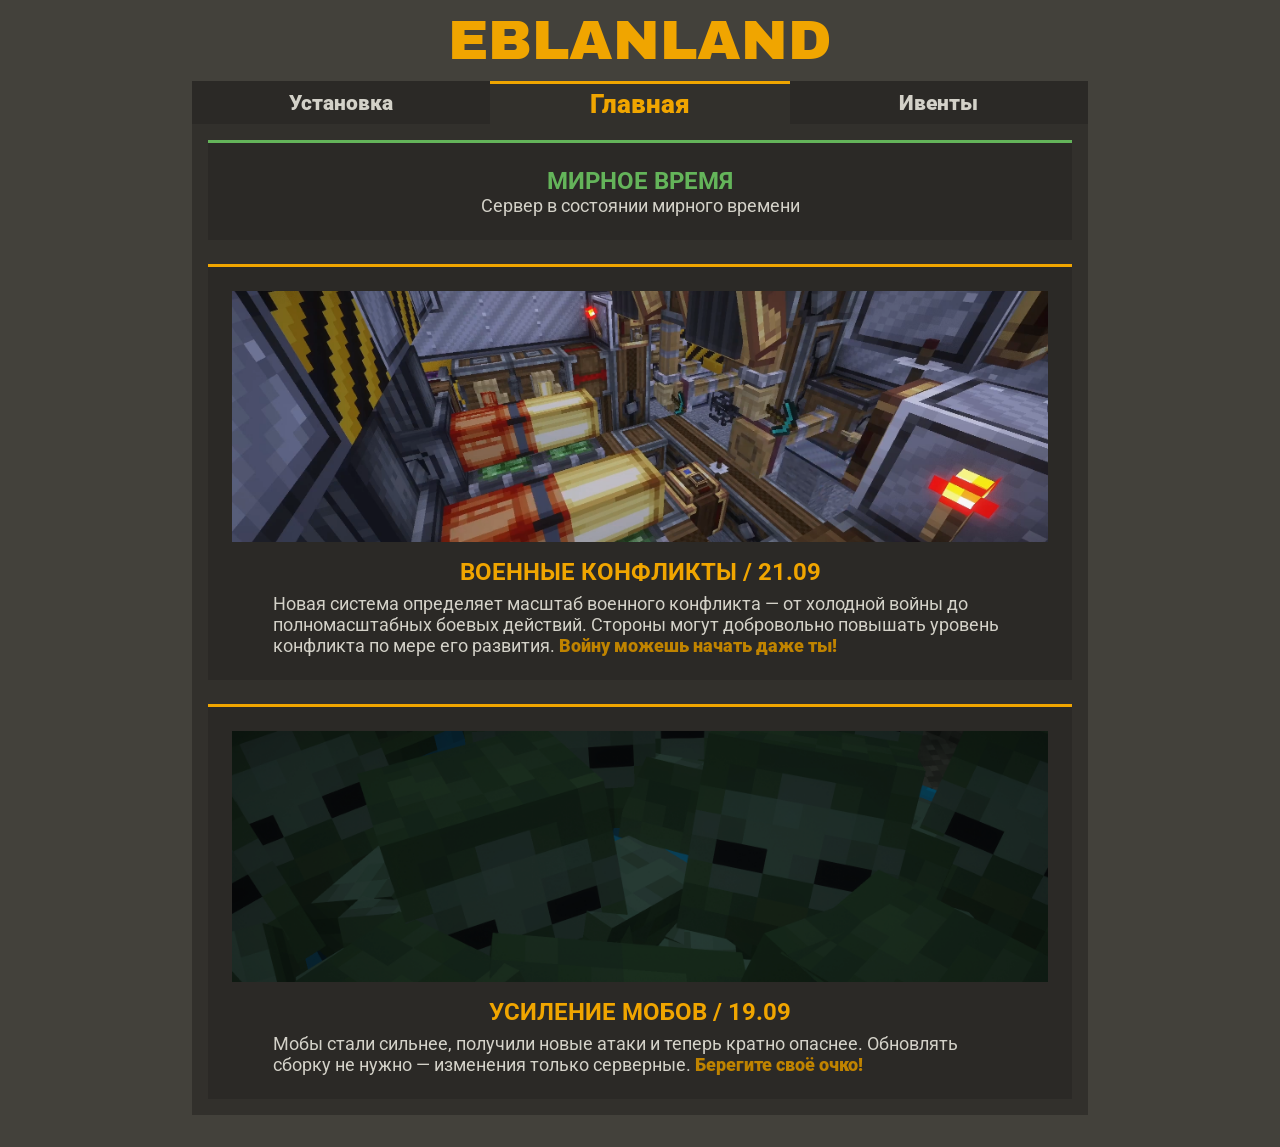
==== index.html @ 3122aea1 "Update index.html" ====
<!DOCTYPE html>
<html lang="ru">
<head>
    <meta charset="UTF-8">
    <meta name="viewport" content="width=device-width, initial-scale=1.0">
    <title>EBLANLAND</title>
    <link rel="stylesheet" href="general1.css">
    <link rel="stylesheet" href="home.css">

    <link type="image/png" sizes="32x32" rel="icon" href="img/icon.png">

    <link rel="preconnect" href="https://fonts.googleapis.com">
    <link rel="preconnect" href="https://fonts.gstatic.com" crossorigin>
    <link href="https://fonts.googleapis.com/css2?family=Archivo+Black&family=Roboto:ital,wght@0,100..900;1,100..900&display=swap" rel="stylesheet">

</head>
<body>
    <header>
        <div class="title">EBLANLAND</div>
        <nav>
            <a href="installation/install.html" class="btn">Установка</a>
            <a href="" class="btn current">Главная</a>
            <a href="ivents/ivents.html" class="btn">Ивенты</a>
        </nav>
    </header>
    <main>

        <a href="#" class="post pinned">
            <article>
                <div class="post-title">МИРНОЕ ВРЕМЯ</div>
                <div class="post-description">Сервер в состоянии мирного времени</div>
            </article>

        <a href="ivents/pages.html/war.html" class="post">
            <img src="./img/war-ivent.png" alt="">
            <div class="post-title">ВОЕННЫЕ КОНФЛИКТЫ / 21.09</div>
            <div class="post-description">
                Новая система определяет масштаб военного конфликта — от холодной войны до полномасштабных боевых действий. Стороны могут добровольно повышать уровень конфликта по мере его развития. <span>Войну можешь начать даже ты!</span>
            </div>
        </a>

        <a href="pages/buff-mobs.html" class="post">
            <img src="./img/усиление-мобов.png" alt="">
            <div class="post-title">УСИЛЕНИЕ МОБОВ / 19.09</div>
            <div class="post-description">
                Мобы стали сильнее, получили новые атаки и теперь кратно опаснее. Обновлять сборку не нужно — изменения только серверные. <span>Берегите своё очко!</span>
            </div>
        </a>


<!--

        <a href="#" class="post pinned">
            <article>
                <div class="post-title">ТУТ ПУСТО</div>
                <div class="post-description">Тут пока пусто... :(</div>
            </article>
        </a>

        <a href="#" class="post">
            <img src="./img/выкопанный_чанк.png" alt="">
            <article>
                <div class="post-title">НА СПАВНЕ ВЫКОПАЛИ 9 ЧАНКОВ</div>
                <div class="post-description">Это произошло во время прослушивания группы ultra vomit. Два игрока (если их можно так назвать) решили что огромная дыра, застроенная обсидианом должна встречать новичков! Новички в ужасе. Правда в ужасе не от проекта, а от того, что сервак не запущен, хотя всех на него зовут. Короче, пиздец!</div>
            </article>
        </a>
-->
    </main>
</body>
</html>
---- general1.css ----
/*
    Как же я обожаю мороженое и делать сайты
    Шучу мороженое я не люблю
*/

* {
    margin: 0;
    padding: 0;
    box-sizing: border-box;
    font-family: roboto, sans-serif;
}

::-webkit-scrollbar { width: 0;}

:root {
    --accent: rgb(240, 165, 0);
    --accent-dark: rgb(191, 131, 0);
    --accent-bg: rgb(53, 48, 37);
    --accent-very-dark: rgb(70, 48, 0);
    --text: rgb(211, 209, 200);
    --text-dark: rgb(21, 20, 19);
    --bg: rgb(67, 65, 59);
    --bg-dark: rgb(57, 55, 50);
    --container: rgb(50, 48, 44);
    --container-dark: rgb(43, 41, 38);
}

/*
    НЕТ МЫ НЕ БУДЕМ ВЫКАПЫВАТЬ 27 ЧАНКОВ НА СПАВНЕ
*/

body {
    background-color: var(--bg);

    display: flex;
    flex-direction: column;
    align-items: center;
    min-height: 100vh;
}

header {
    display: flex;
    flex-direction: column;
    align-items: center;

    height: fit-content;
    background-color: inherit;
}

    .title {
        color: var(--accent);
        font-size: 3.5em;
        padding: 10px;
        font-family: Archivo Black, sans-serif;
    }

    nav {
        display: flex;
        justify-content: space-evenly;
        width: 70vw;
        font-weight: 900;
    }

    .btn {
        background-color: var(--container-dark);
        color: var(--text);
        padding: 0.2em;
        flex: 1;
        text-decoration: none;
        font-size: 1.3em;

        display: flex;
        justify-content: center;
        align-items: center;
    }

    .current {
        color: var(--accent);
        background-color: var(--container);
        font-size: 1.6em;
        border-top: 3px solid var(--accent);
    }

main {
    background-color: var(--container);
    flex: 1;

    width: 70vw;
    margin-bottom: 2em;
}

span {
    color: var(--accent-dark);
    font-weight: 900;
}

/*
    С айфона сайт не смотреть сука!!!
*/

@media (max-width: 900px) {
    
    .title {
        font-size: 3.0em
    }

    nav {
        width: 100vw;
    }

    .btn {
        font-size: 1.3em
    }

    .current {
        font-size: 1.5em;
    }

    main {
        width: 100vw;
    }
}

/*
    Отдамся за две бочки нефти богатому папочке 
    который живет у месторождения нефти
*/

@media (min-width: 900px) {
    .btn:hover {
    text-decoration: underline;
    color: white;
    transition: 0.3s;
    }

    .current:hover {
        color: var(--accent-dark);
        border-top: 3px solid var(--accent-dark);
        text-decoration: none;
        transition: 0.3s;
    }
}

 .title:hover {
    rotate: 180deg;
    cursor: default;
}
---- home.css ----
:root {
/* Мир */
--status-peace: rgb(100, 180, 90);

/* Холодная война */
--status-cold-war: rgb(70, 145, 200);

/* Горячая война */
--status-hot-war: rgb(220, 120, 40);

/* Полномасштабная война */
--status-total-war: rgb(210, 55, 45);
}

main {
    display: flex;
    flex-direction: column;
    align-items: center;
    gap: 1.5em;

    padding: 1em;
}

.post {
    text-decoration: none;
    width: 100%;
    background-color: var(--container-dark);
    border-top: 3px solid var(--accent);
    padding: 1.5em;

    display: flex;
    flex-direction: column;
    align-items: center;

    gap: 1em;
}

    .post img {
        width: 100%;
    }

    .post-title {
        font-weight: 700;
        font-size: 1.5em;
        color: var(--accent);
        text-align: center;
    }

    .post-description {
        color: var(--text);
        font-size: 1.15em;
        font-weight: 400;
        max-width: 90%;
        align-self: center;
        margin-top: -0.5em;
    }

    .pinned {
        width: 100%;
        border-top: 3px solid var(--status-peace);
    }

    .pinned .post-title{
        color: var(--status-peace);
    }
    
    .pinned .post-description {
        max-width: 100%;
        margin-top: 0;
    }

/*
    Еще раз. Это произошло во время прослушивания группы ultra vomit
*/

@media (max-width: 900px) {
    main {
        padding: 1em 0;
    }

    .post {
        width: 100vw;
        padding: 1em;
    }

    .post-title {
        font-size: 1.3em;
    }

    .post-description {
        font-size: 1.1em;
        max-width: 100%;
    }
}

/*
    И ВРЕМЕНИ БОЛЬШЕ НЕ БУДЕТ И ВРЕМЕНИ БОЛЬШЕ НЕ БУДЕТ И ВРЕМЕНИ БОЛЬШЕ НЕ БУДЕТ
*/

@media (min-width: 900px) {
    .post:hover {
        background-color: var(--bg-dark);
        transition: 0.3s;
    }
}
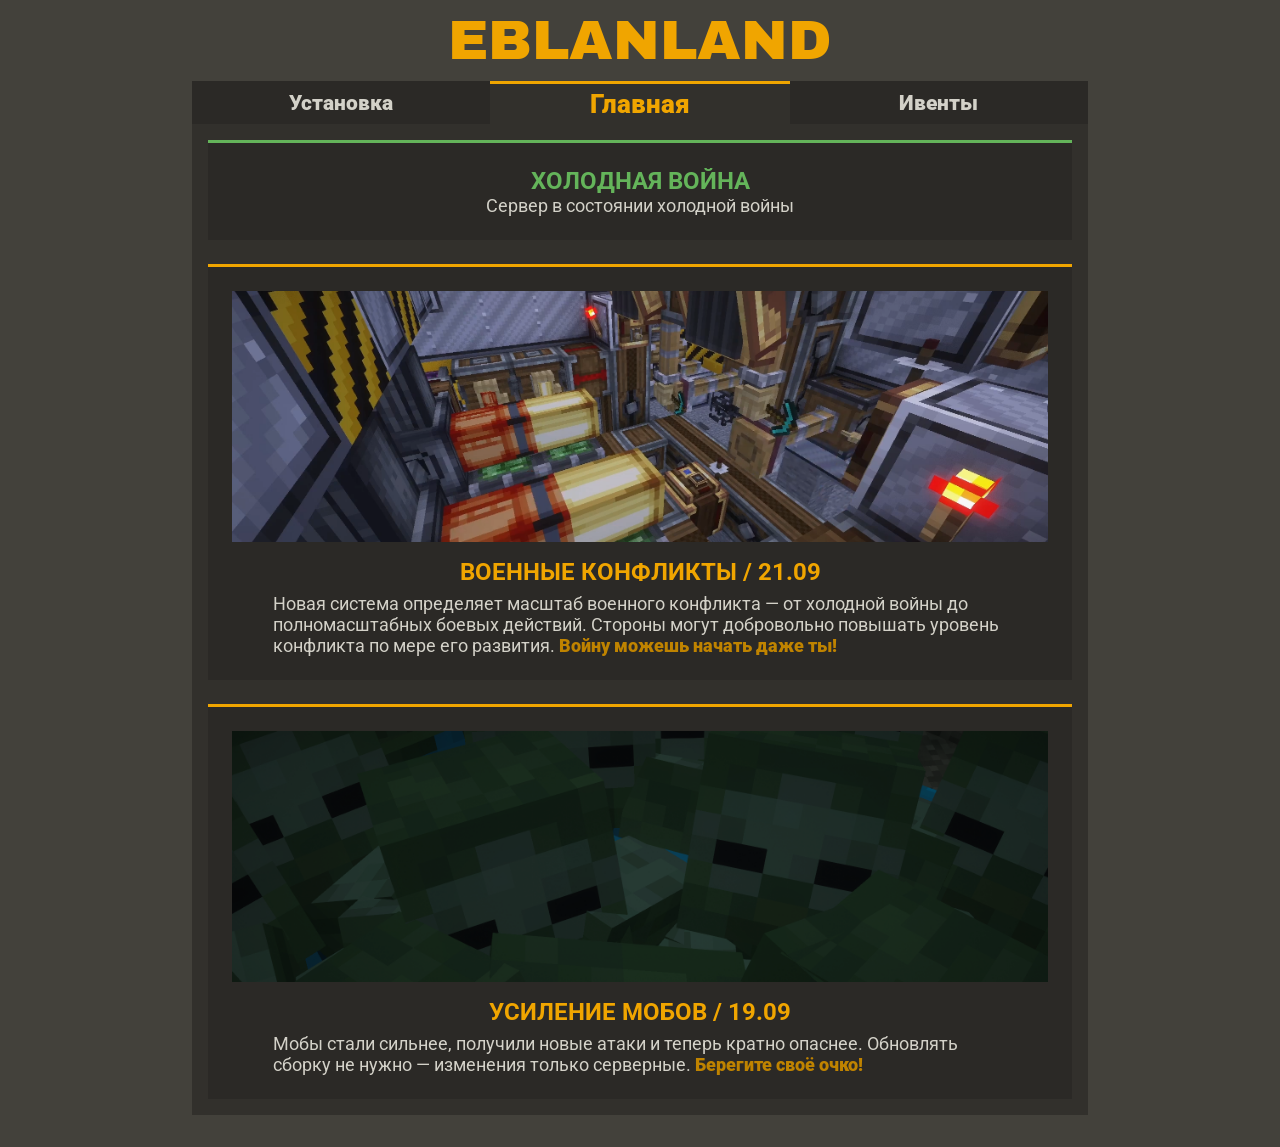
==== commit a841dec1: "Update index.html" ====
--- a/index.html
+++ b/index.html
@@ -27,8 +27,8 @@
 
         <a href="#" class="post pinned">
             <article>
-                <div class="post-title">МИРНОЕ ВРЕМЯ</div>
-                <div class="post-description">Сервер в состоянии мирного времени</div>
+                <div class="post-title">ХОЛОДНАЯ ВОЙНА</div>
+                <div class="post-description">Сервер в состоянии холодной войны</div>
             </article>
 
         <a href="ivents/pages.html/war.html" class="post">
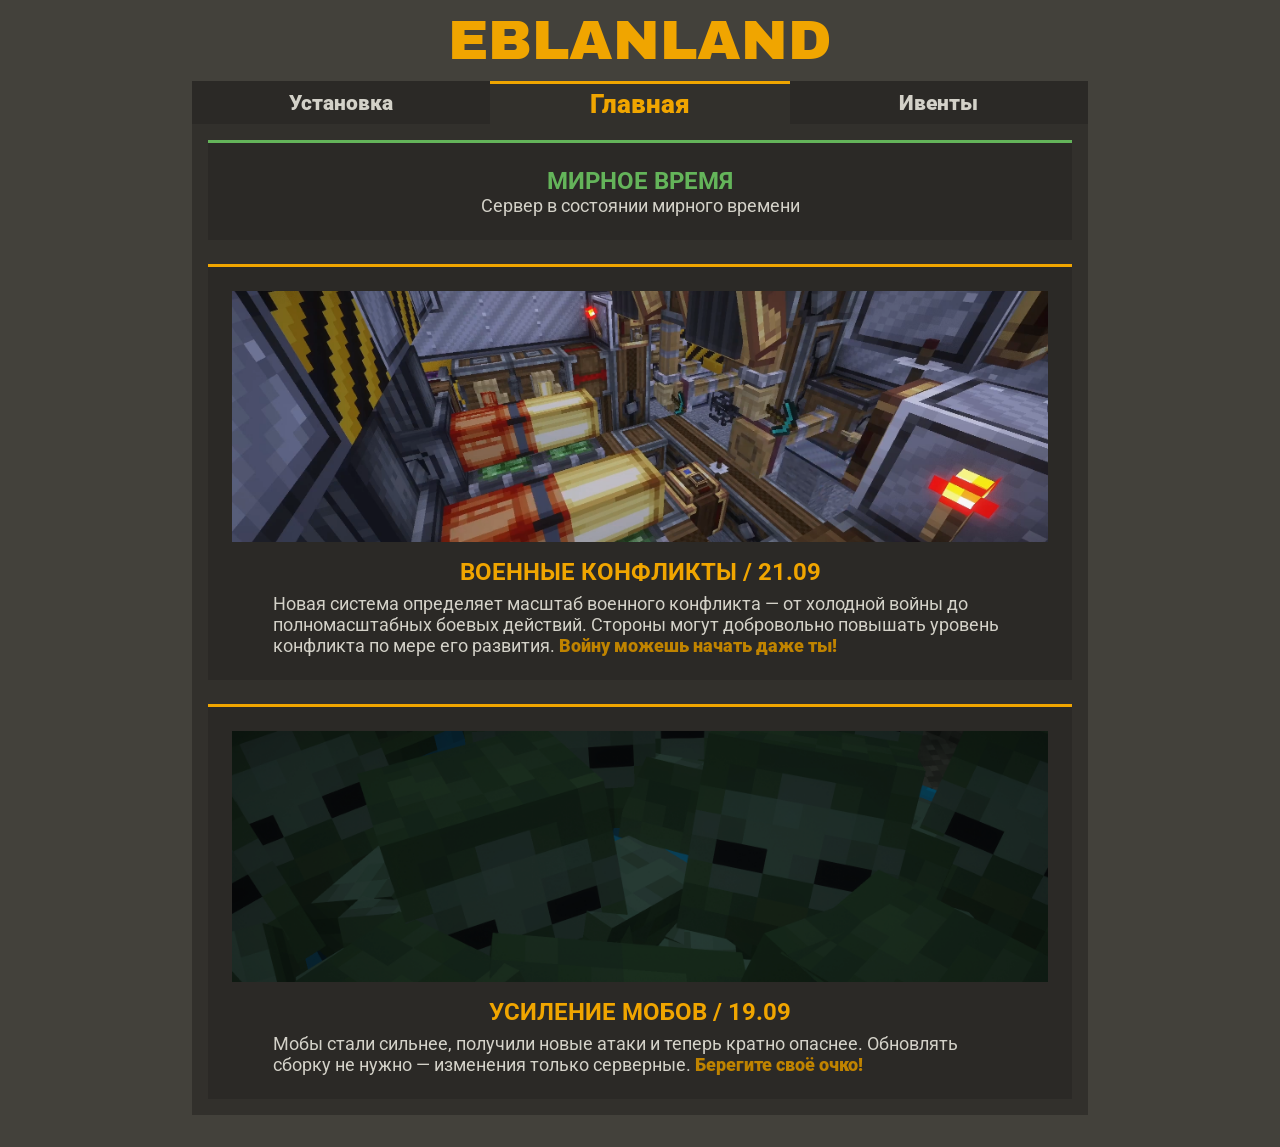
==== commit 3b402e14: "Update index.html" ====
--- a/index.html
+++ b/index.html
@@ -27,8 +27,8 @@
 
         <a href="#" class="post pinned">
             <article>
-                <div class="post-title">ХОЛОДНАЯ ВОЙНА</div>
-                <div class="post-description">Сервер в состоянии холодной войны</div>
+                <div class="post-title">МИРНОЕ ВРЕМЯ</div>
+                <div class="post-description">Сервер в состоянии мирного времени</div>
             </article>
 
         <a href="ivents/pages.html/war.html" class="post">
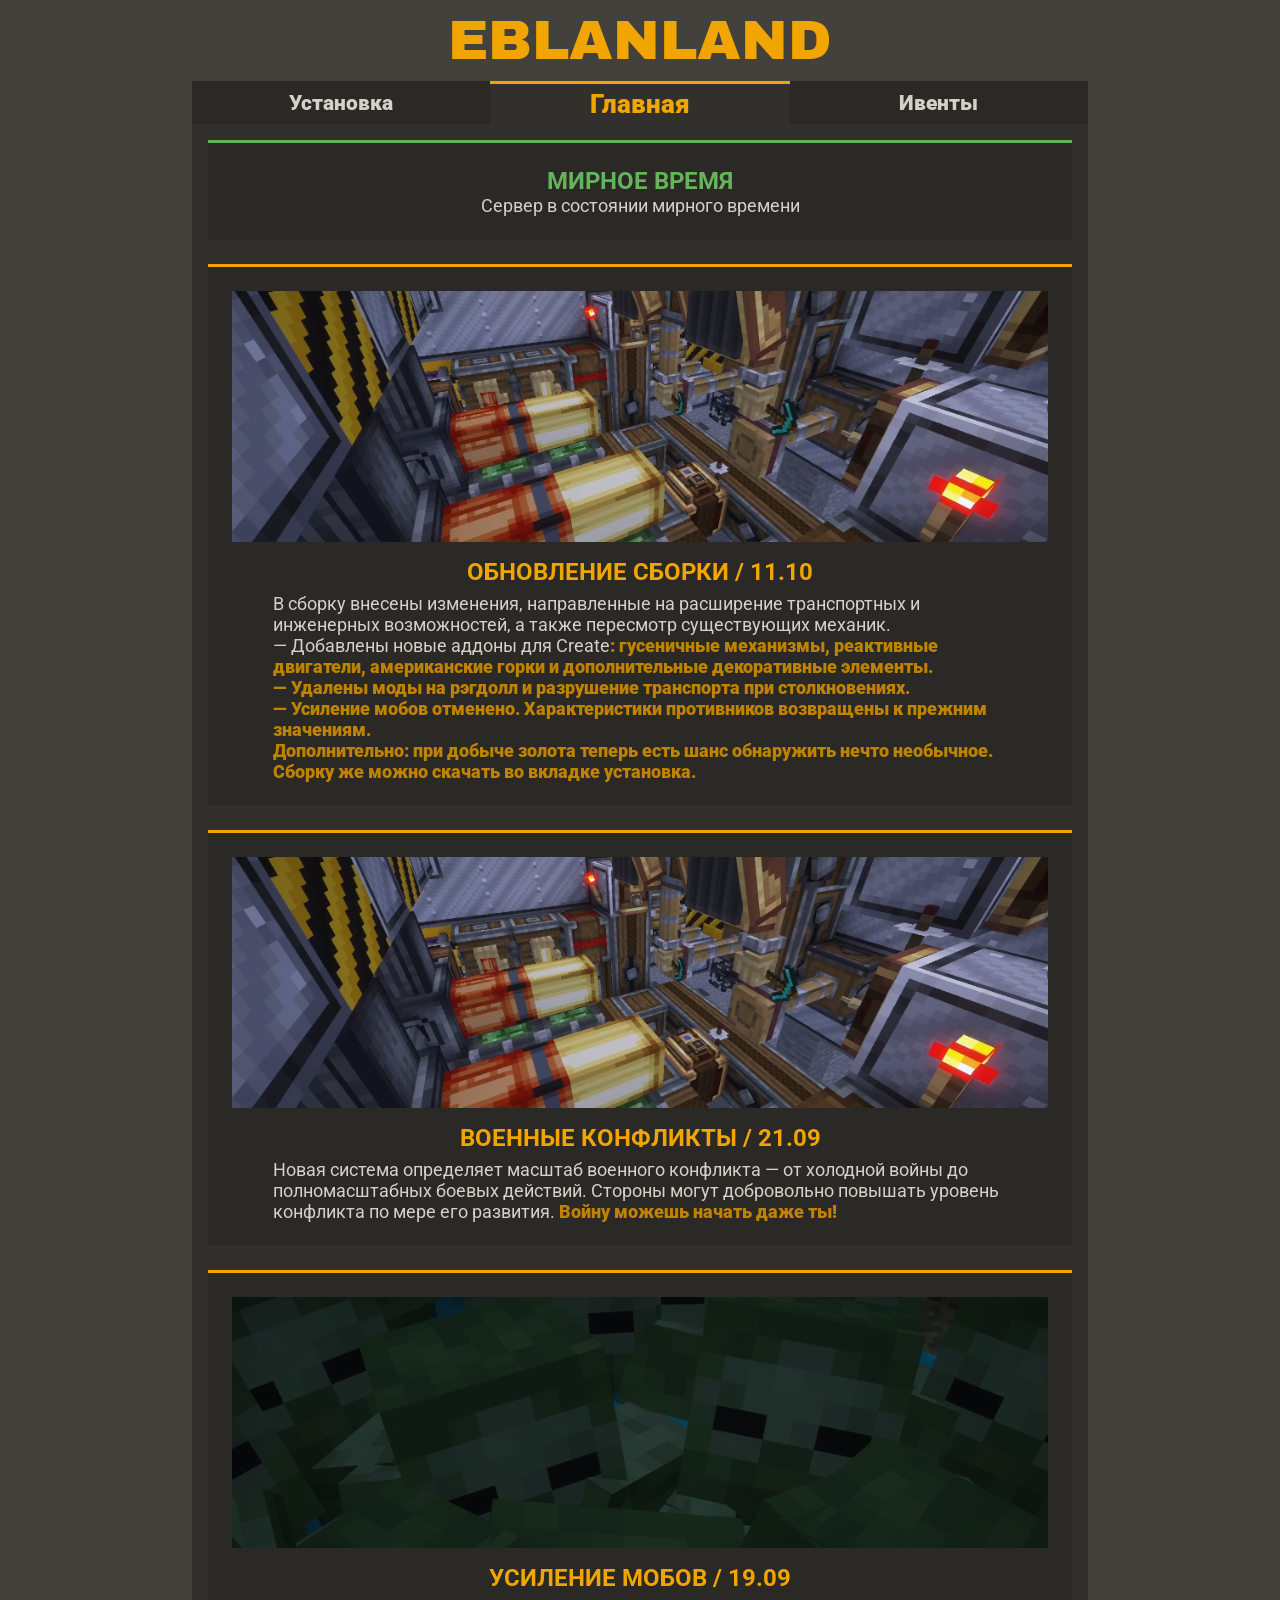
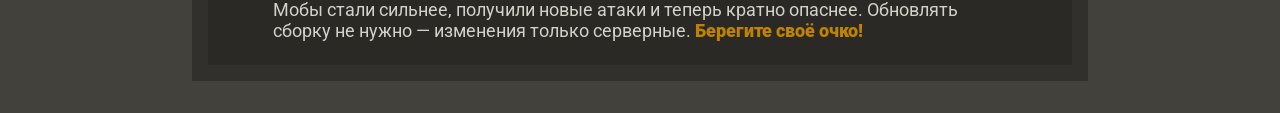
==== commit 847ad089: "Revise event descriptions and update main content Updated the main content and descriptions for even" ====
--- a/index.html
+++ b/index.html
@@ -30,6 +30,18 @@
                 <div class="post-title">МИРНОЕ ВРЕМЯ</div>
                 <div class="post-description">Сервер в состоянии мирного времени</div>
             </article>
+
+        <a href="ivents/pages.html/war.html" class="post">
+            <img src="./img/war-ivent.png" alt="">
+            <div class="post-title">ОБНОВЛЕНИЕ СБОРКИ / 11.10</div>
+            <div class="post-description">
+                В сборку внесены изменения, направленные на расширение транспортных и инженерных возможностей, а также пересмотр существующих механик.<br>
+                    — Добавлены новые аддоны для <spa>Create<span>: гусеничные механизмы, реактивные двигатели, американские горки и дополнительные декоративные элементы.<br>
+                    — Удалены моды на рэгдолл и разрушение транспорта при столкновениях.<br>
+                    — Усиление мобов отменено. Характеристики противников возвращены к прежним значениям.<br>
+                Дополнительно: при добыче золота теперь есть шанс обнаружить нечто <span>необычное.</span> Сборку же можно скачать во вкладке <span>установка.</span>
+            </div>
+        </a>
 
         <a href="ivents/pages.html/war.html" class="post">
             <img src="./img/war-ivent.png" alt="">
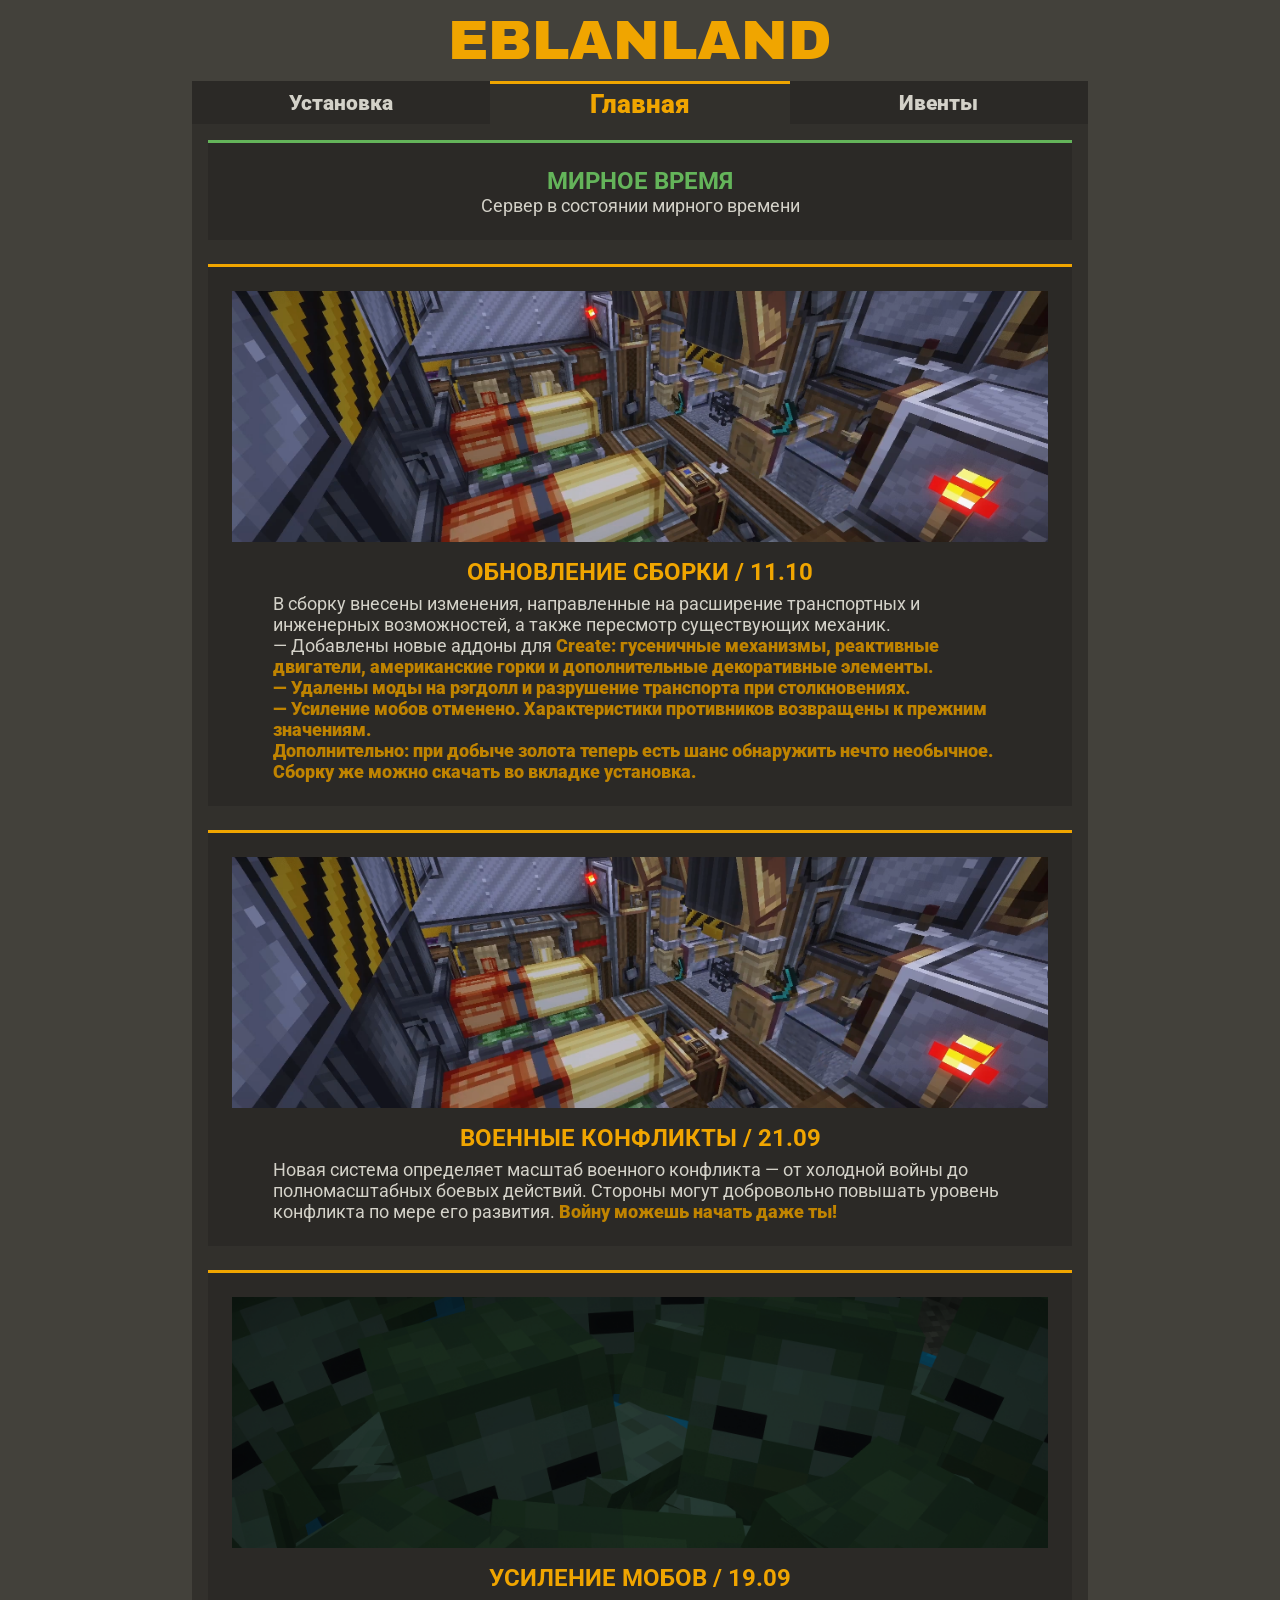
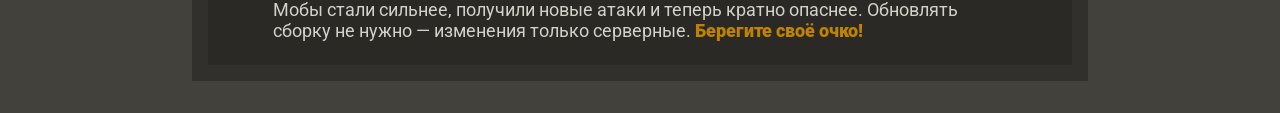
==== commit 26c93bb7: "Update index.html" ====
--- a/index.html
+++ b/index.html
@@ -36,7 +36,7 @@
             <div class="post-title">ОБНОВЛЕНИЕ СБОРКИ / 11.10</div>
             <div class="post-description">
                 В сборку внесены изменения, направленные на расширение транспортных и инженерных возможностей, а также пересмотр существующих механик.<br>
-                    — Добавлены новые аддоны для <spa>Create<span>: гусеничные механизмы, реактивные двигатели, американские горки и дополнительные декоративные элементы.<br>
+                    — Добавлены новые аддоны для <span>Create<span>: гусеничные механизмы, реактивные двигатели, американские горки и дополнительные декоративные элементы.<br>
                     — Удалены моды на рэгдолл и разрушение транспорта при столкновениях.<br>
                     — Усиление мобов отменено. Характеристики противников возвращены к прежним значениям.<br>
                 Дополнительно: при добыче золота теперь есть шанс обнаружить нечто <span>необычное.</span> Сборку же можно скачать во вкладке <span>установка.</span>
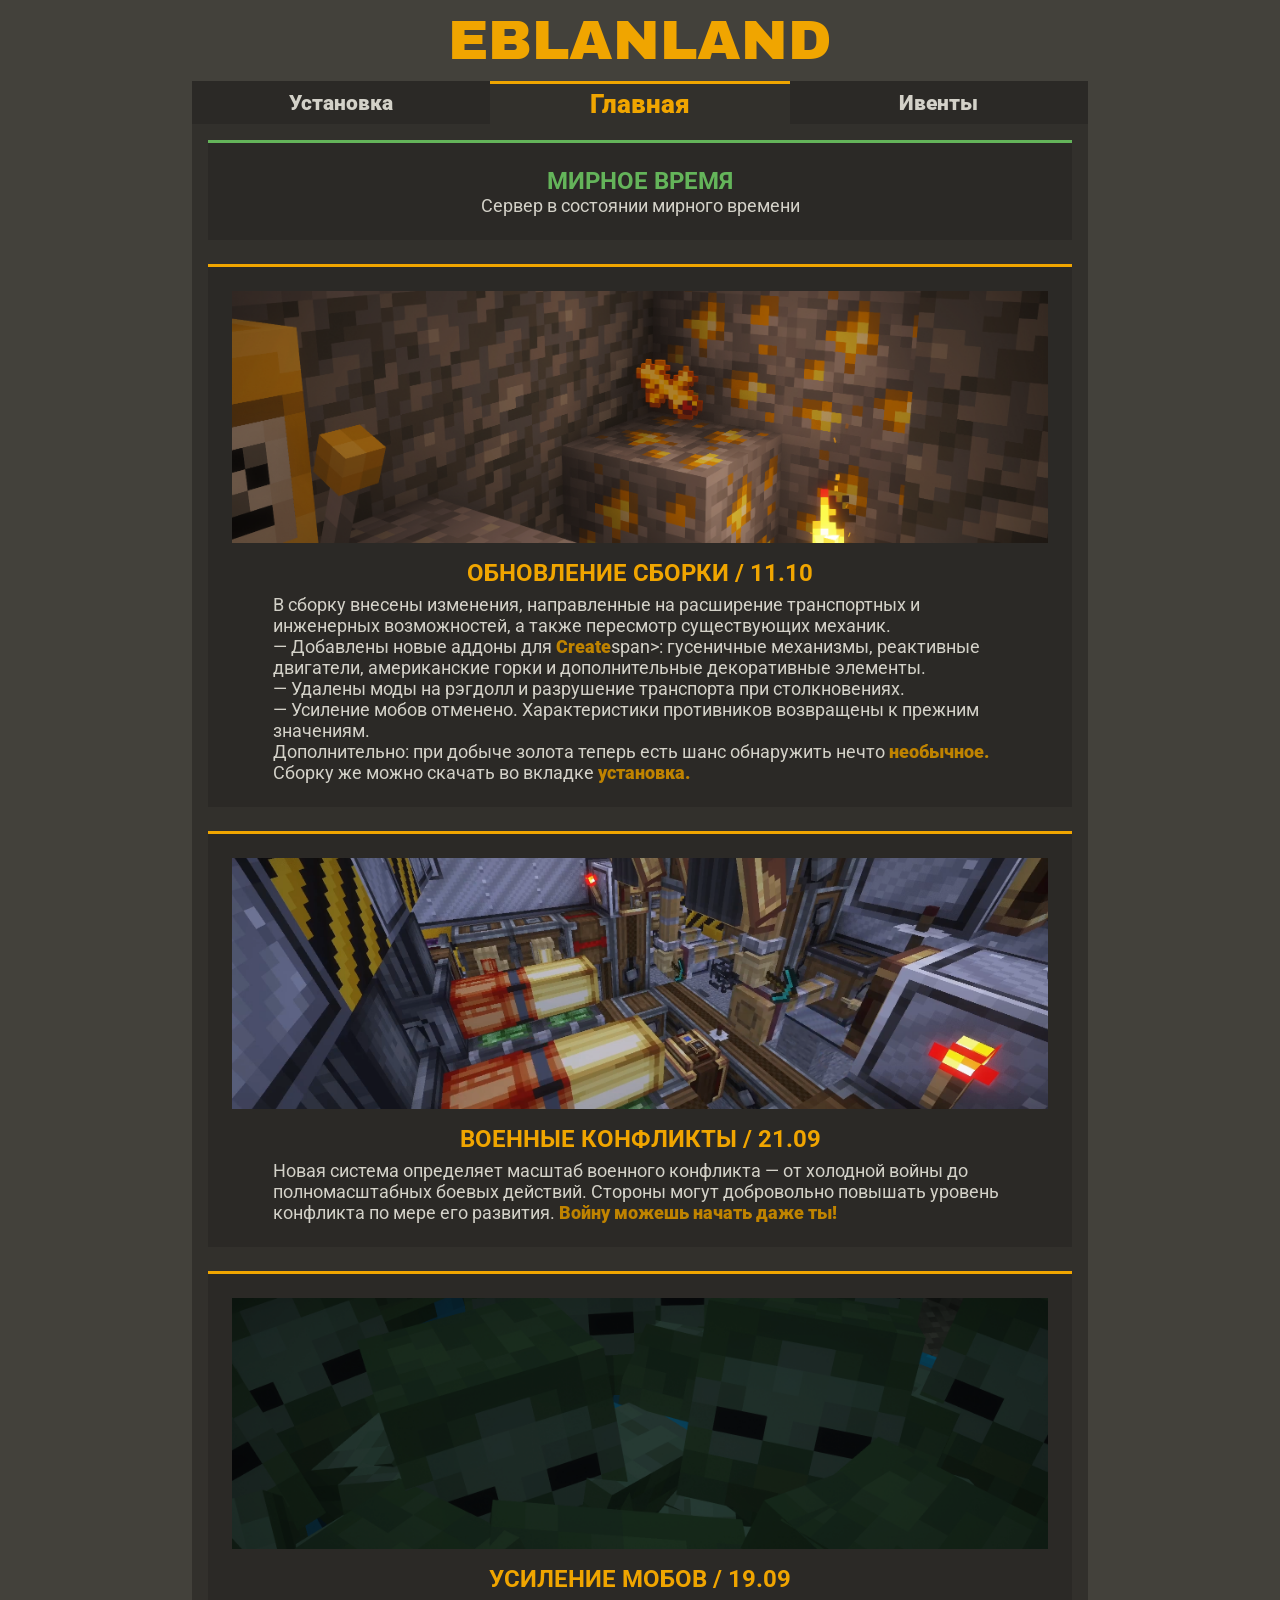
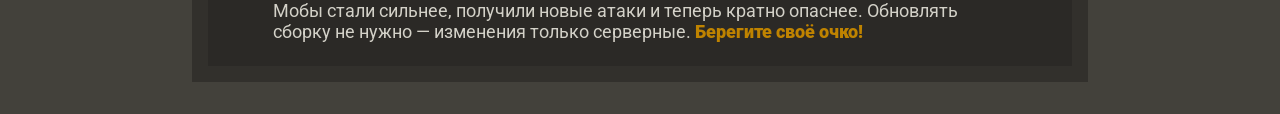
==== commit 95d1f67e: "Update index.html" ====
--- a/index.html
+++ b/index.html
@@ -31,12 +31,12 @@
                 <div class="post-description">Сервер в состоянии мирного времени</div>
             </article>
 
-        <a href="ivents/pages.html/war.html" class="post">
-            <img src="./img/war-ivent.png" alt="">
+        <a href="installation/install.html" class="post">
+            <img src="./img/обнова-сборки.png" alt="золотой хуец">
             <div class="post-title">ОБНОВЛЕНИЕ СБОРКИ / 11.10</div>
             <div class="post-description">
                 В сборку внесены изменения, направленные на расширение транспортных и инженерных возможностей, а также пересмотр существующих механик.<br>
-                    — Добавлены новые аддоны для <span>Create<span>: гусеничные механизмы, реактивные двигатели, американские горки и дополнительные декоративные элементы.<br>
+                    — Добавлены новые аддоны для <span>Create</span>span>: гусеничные механизмы, реактивные двигатели, американские горки и дополнительные декоративные элементы.<br>
                     — Удалены моды на рэгдолл и разрушение транспорта при столкновениях.<br>
                     — Усиление мобов отменено. Характеристики противников возвращены к прежним значениям.<br>
                 Дополнительно: при добыче золота теперь есть шанс обнаружить нечто <span>необычное.</span> Сборку же можно скачать во вкладке <span>установка.</span>
@@ -44,7 +44,7 @@
         </a>
 
         <a href="ivents/pages.html/war.html" class="post">
-            <img src="./img/war-ivent.png" alt="">
+            <img src="./img/war-ivent.png" alt="танк пиздатый крутится">
             <div class="post-title">ВОЕННЫЕ КОНФЛИКТЫ / 21.09</div>
             <div class="post-description">
                 Новая система определяет масштаб военного конфликта — от холодной войны до полномасштабных боевых действий. Стороны могут добровольно повышать уровень конфликта по мере его развития. <span>Войну можешь начать даже ты!</span>
@@ -52,7 +52,7 @@
         </a>
 
         <a href="pages/buff-mobs.html" class="post">
-            <img src="./img/усиление-мобов.png" alt="">
+            <img src="./img/усиление-мобов.png" alt="ЗОМБДИ ДАБАЛАТОРИ">
             <div class="post-title">УСИЛЕНИЕ МОБОВ / 19.09</div>
             <div class="post-description">
                 Мобы стали сильнее, получили новые атаки и теперь кратно опаснее. Обновлять сборку не нужно — изменения только серверные. <span>Берегите своё очко!</span>
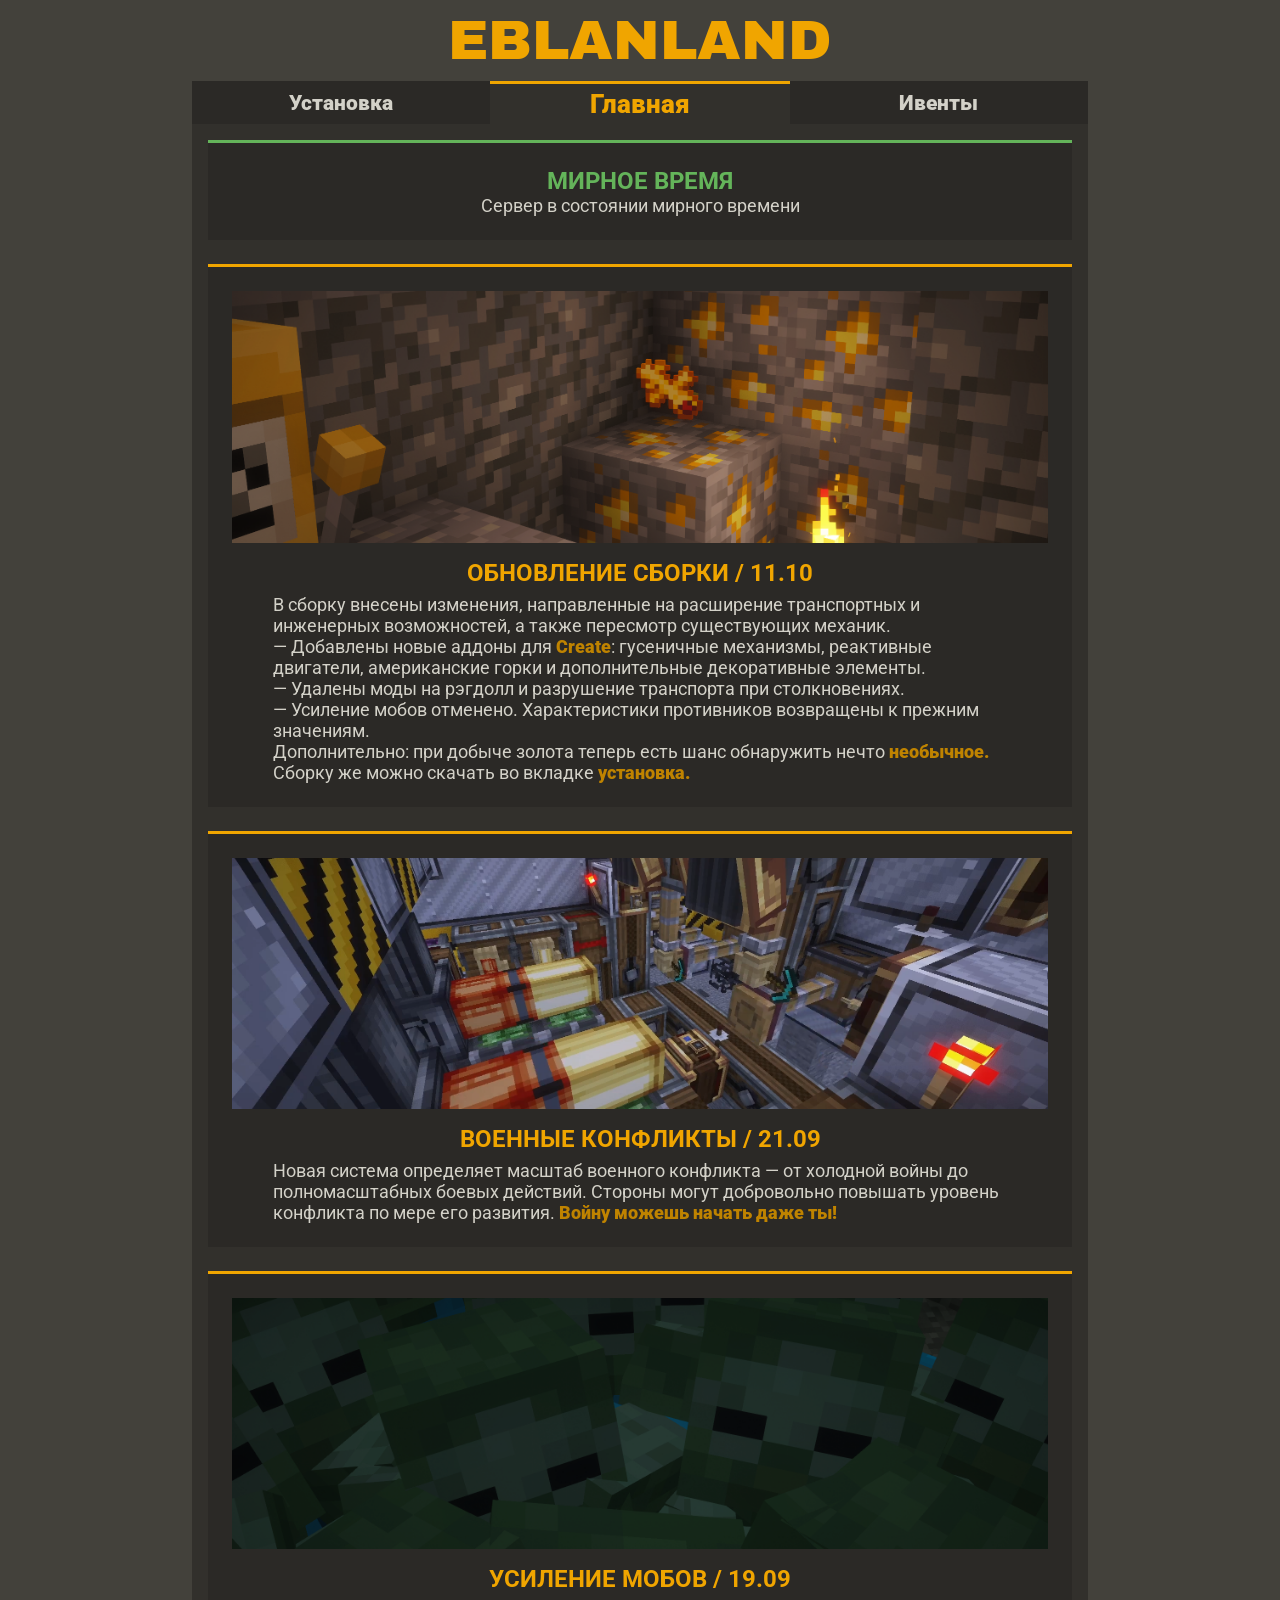
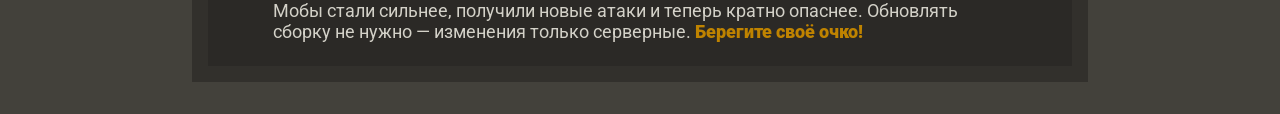
==== commit 999ad7af: "Update index.html" ====
--- a/index.html
+++ b/index.html
@@ -36,7 +36,7 @@
             <div class="post-title">ОБНОВЛЕНИЕ СБОРКИ / 11.10</div>
             <div class="post-description">
                 В сборку внесены изменения, направленные на расширение транспортных и инженерных возможностей, а также пересмотр существующих механик.<br>
-                    — Добавлены новые аддоны для <span>Create</span>span>: гусеничные механизмы, реактивные двигатели, американские горки и дополнительные декоративные элементы.<br>
+                    — Добавлены новые аддоны для <span>Create</span>: гусеничные механизмы, реактивные двигатели, американские горки и дополнительные декоративные элементы.<br>
                     — Удалены моды на рэгдолл и разрушение транспорта при столкновениях.<br>
                     — Усиление мобов отменено. Характеристики противников возвращены к прежним значениям.<br>
                 Дополнительно: при добыче золота теперь есть шанс обнаружить нечто <span>необычное.</span> Сборку же можно скачать во вкладке <span>установка.</span>
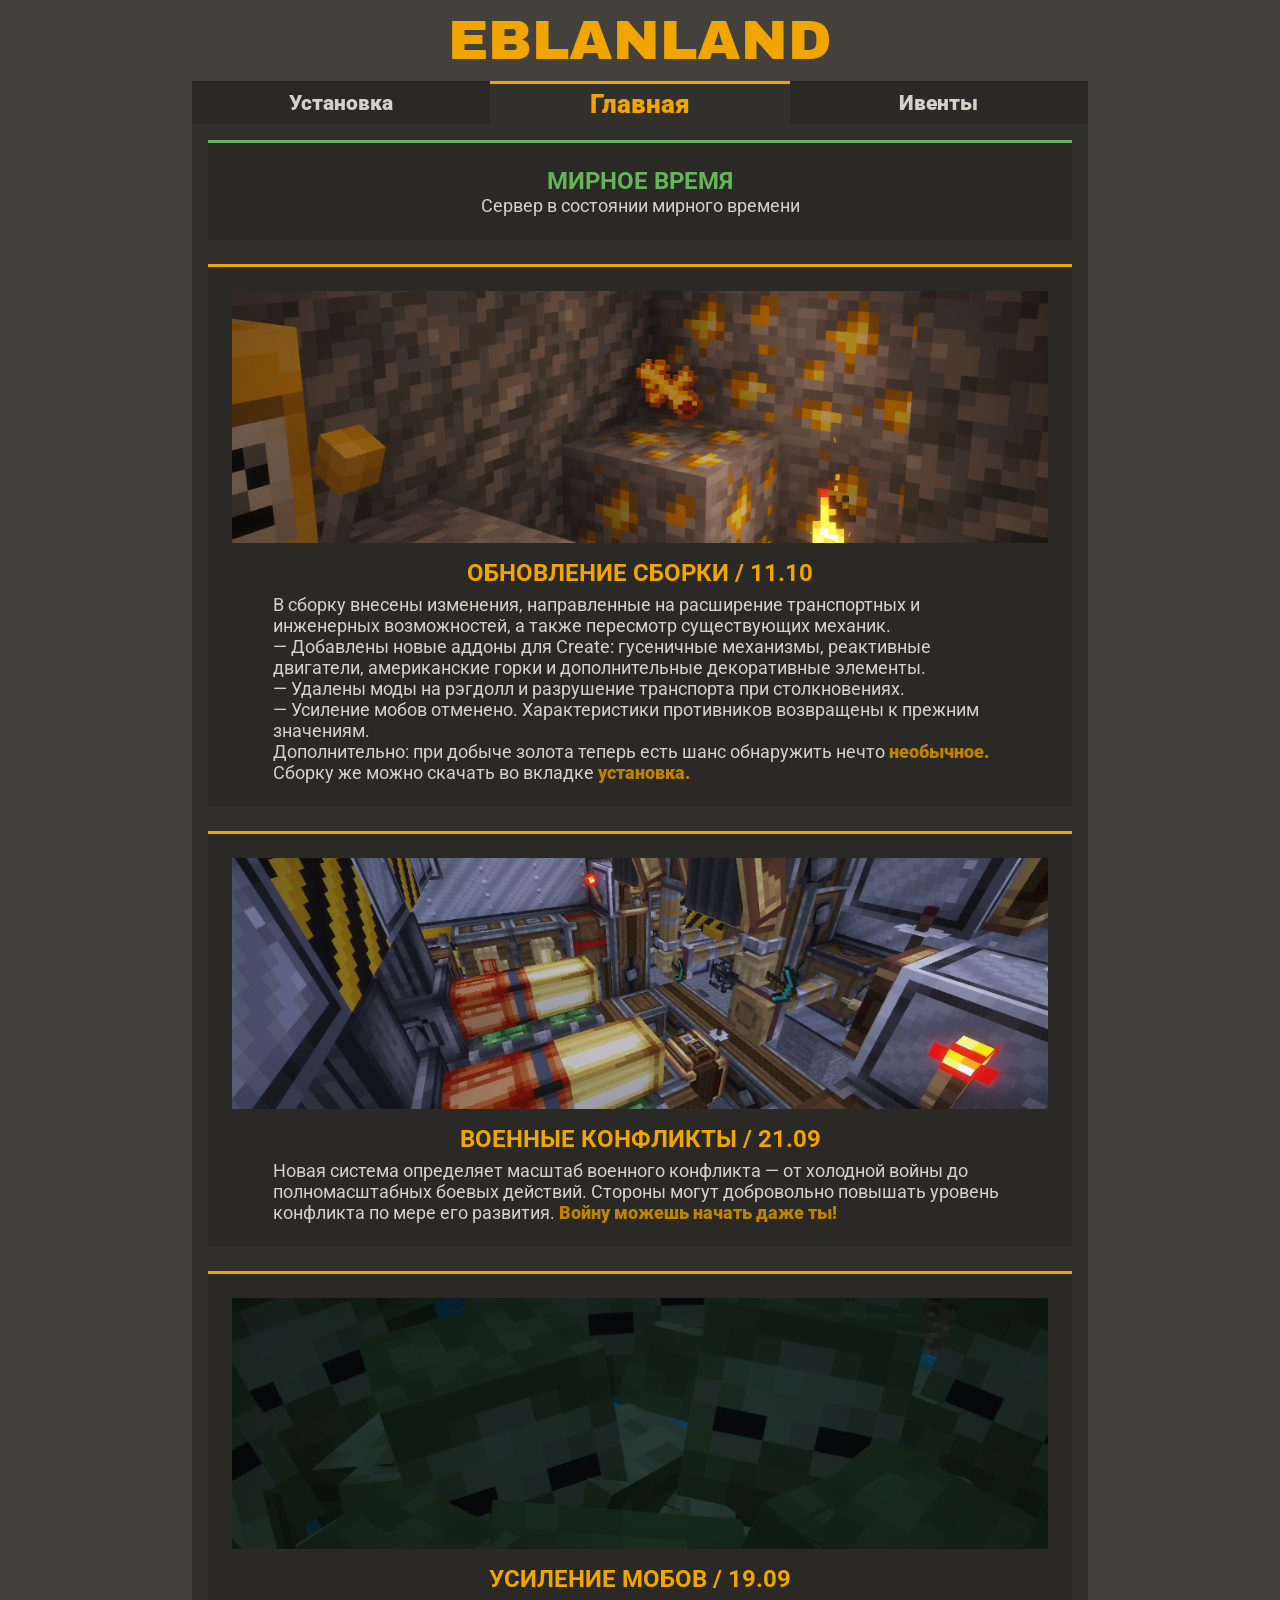
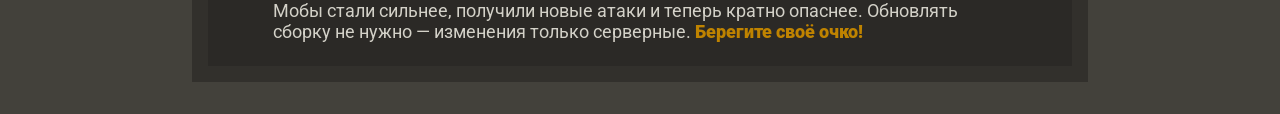
==== commit ef00d996: "Update index.html" ====
--- a/index.html
+++ b/index.html
@@ -36,7 +36,7 @@
             <div class="post-title">ОБНОВЛЕНИЕ СБОРКИ / 11.10</div>
             <div class="post-description">
                 В сборку внесены изменения, направленные на расширение транспортных и инженерных возможностей, а также пересмотр существующих механик.<br>
-                    — Добавлены новые аддоны для <span>Create</span>: гусеничные механизмы, реактивные двигатели, американские горки и дополнительные декоративные элементы.<br>
+                    — Добавлены новые аддоны для Create: гусеничные механизмы, реактивные двигатели, американские горки и дополнительные декоративные элементы.<br>
                     — Удалены моды на рэгдолл и разрушение транспорта при столкновениях.<br>
                     — Усиление мобов отменено. Характеристики противников возвращены к прежним значениям.<br>
                 Дополнительно: при добыче золота теперь есть шанс обнаружить нечто <span>необычное.</span> Сборку же можно скачать во вкладке <span>установка.</span>
